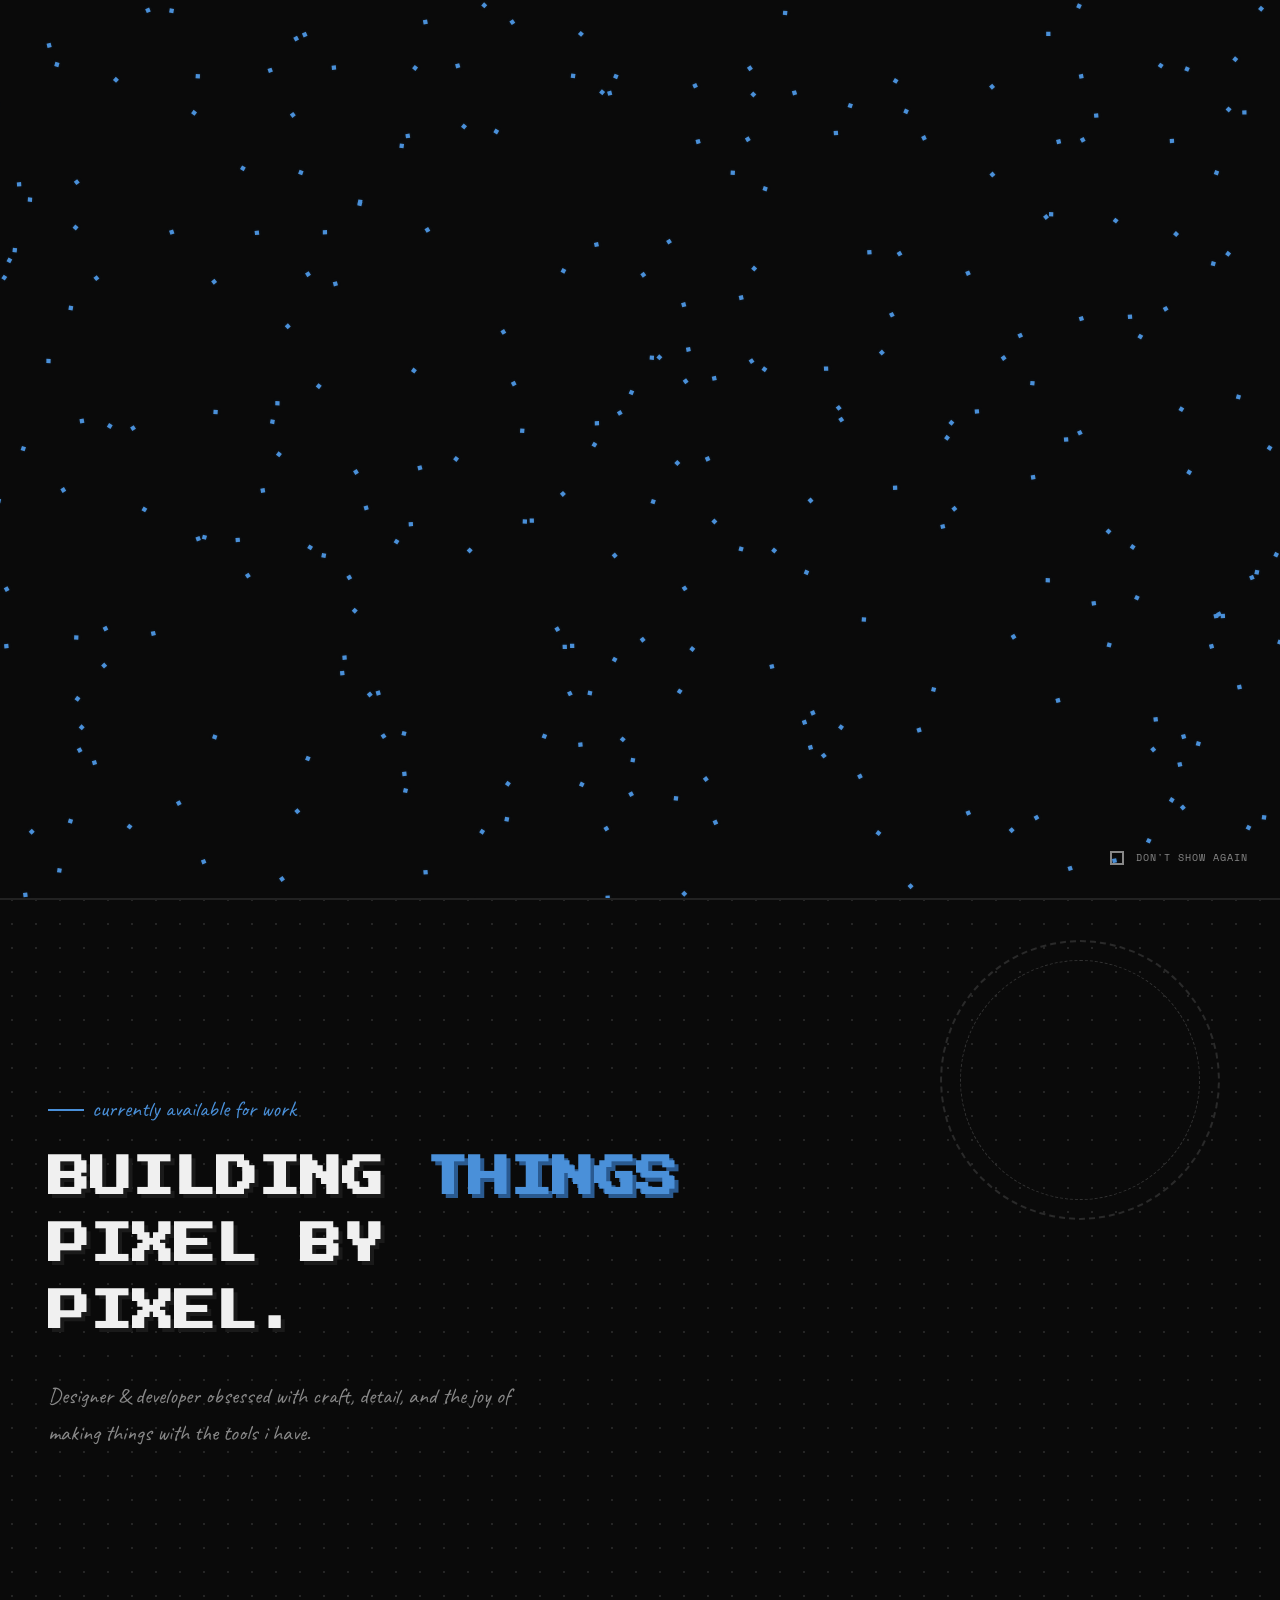
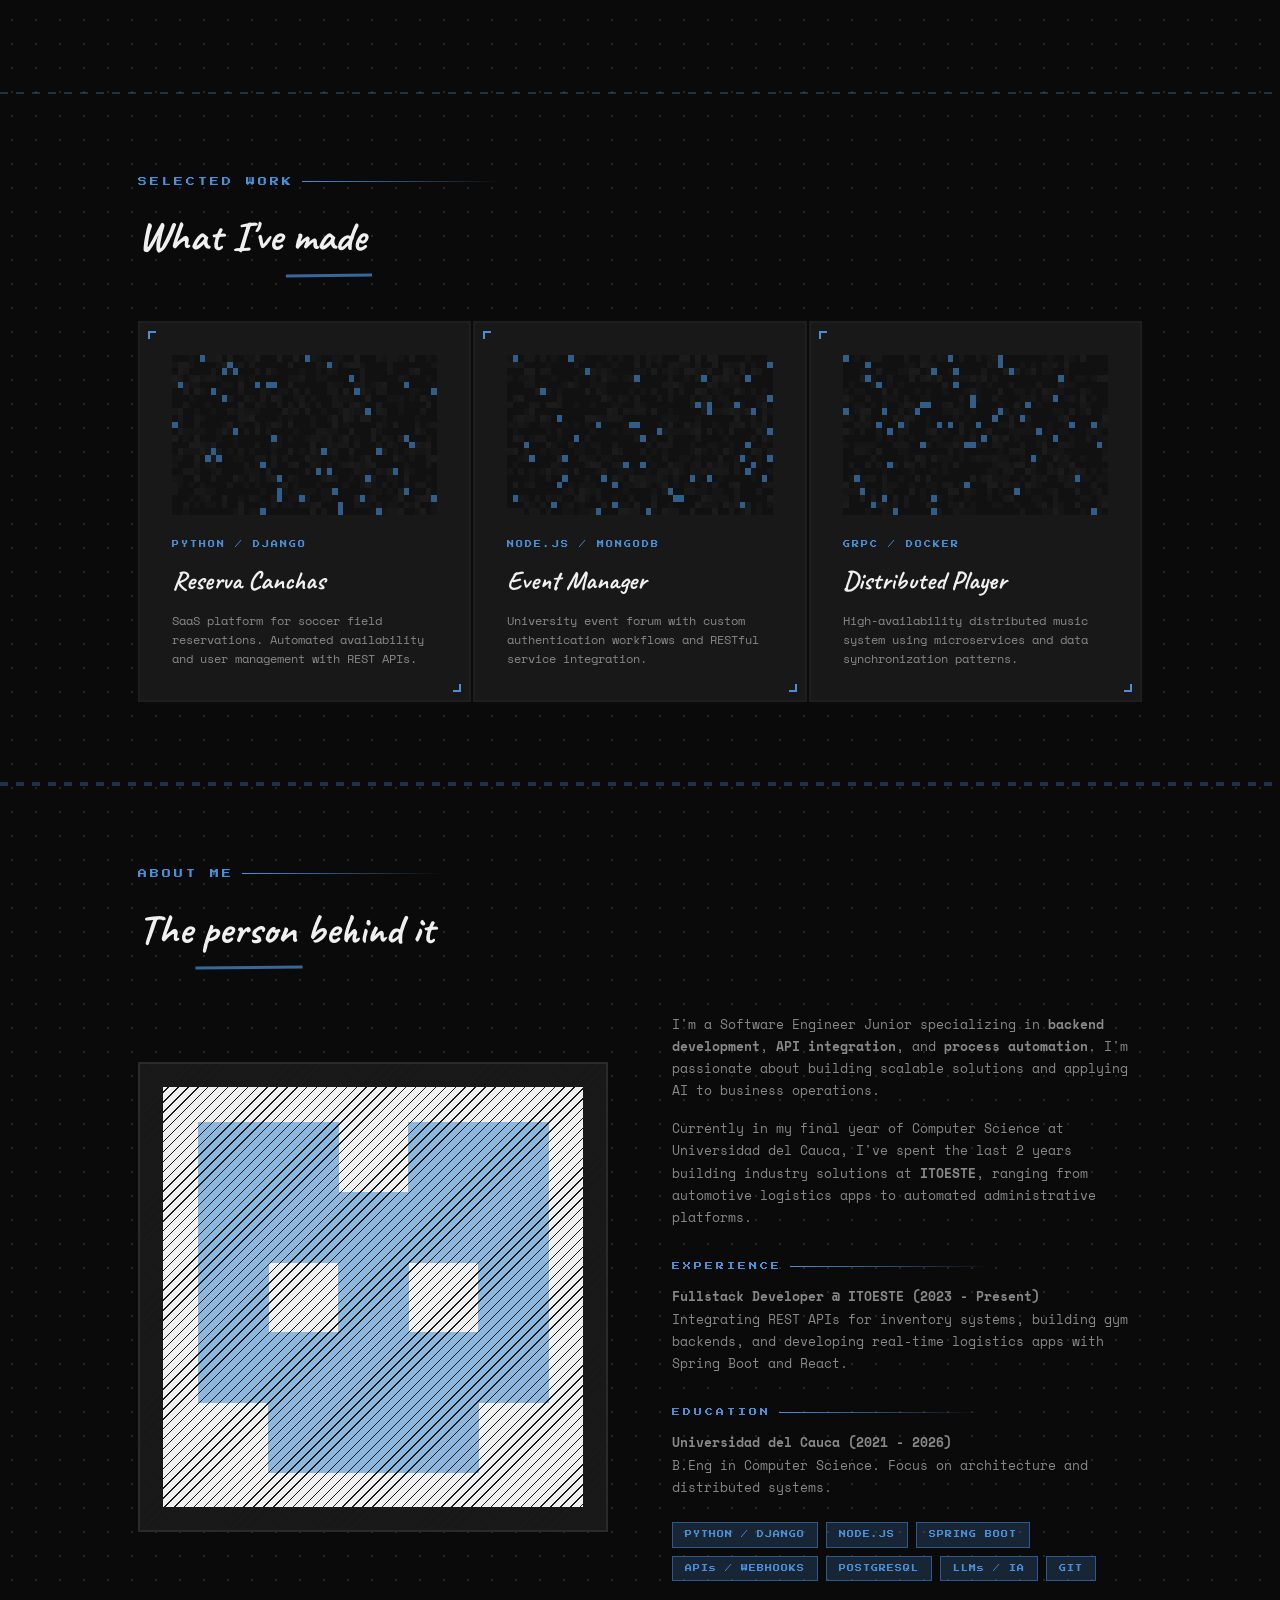
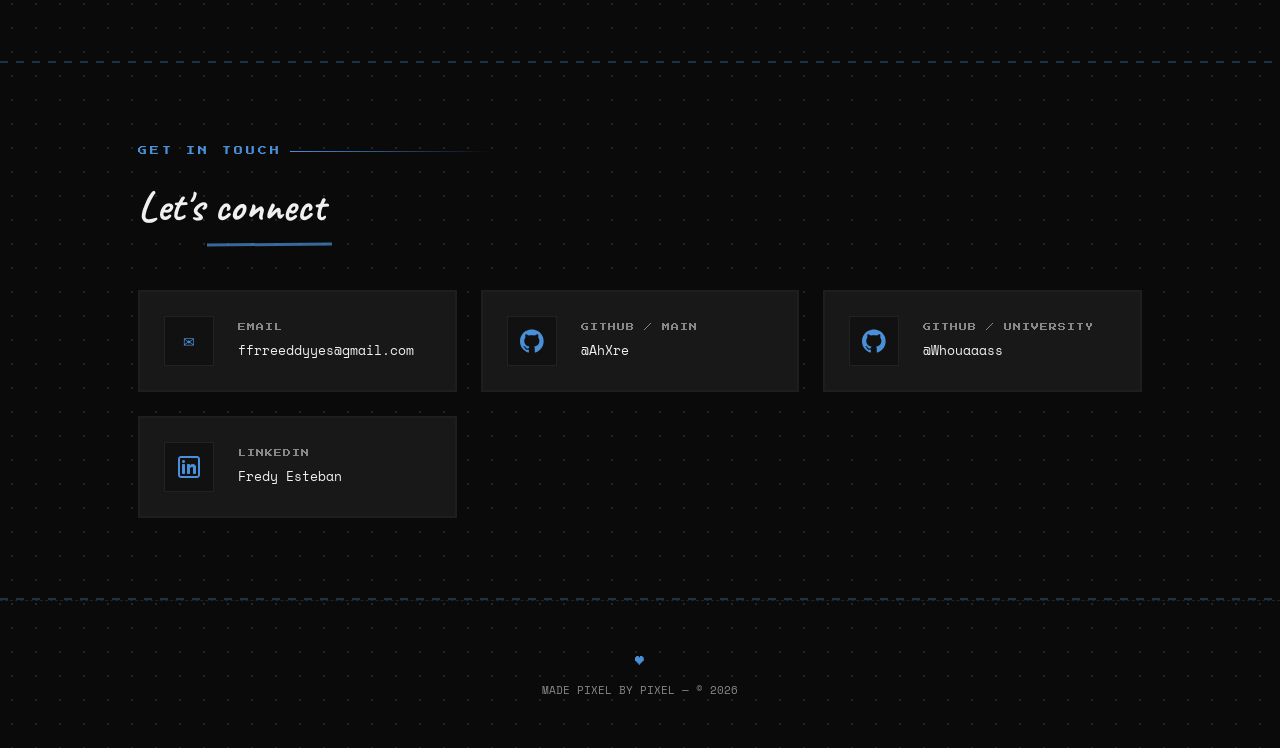
==== index.html @ 75dd4a4e "feat: add contact and rename main files to index" ====
<!DOCTYPE html>
<html lang="en">
<head>
<meta charset="UTF-8">
<meta name="viewport" content="width=device-width, initial-scale=1.0">
<title>Portfolio — Style Guide</title>
<link href="https://fonts.googleapis.com/css2?family=Press+Start+2P&family=Caveat:wght@400;700&family=Space+Mono:wght@400;700&display=swap" rel="stylesheet">
<link rel="stylesheet" href="index.css">
</head>

<body class="no-scroll">

<!-- ─── ENTRY ANIMATION OVERLAY ──────────── -->
<div id="entry-overlay">
  <div id="name-reveal">Fredy Esteban</div>
  <div id="pixel-grid-container">
    <div id="pixel-grid"></div>
  </div>
  <div id="overlay-btns" class="btn-group reveal-btns">
    <a href="#work" class="btn btn-primary">▶ See my work</a>
    <a href="#contact" class="btn btn-outline">→ Get in touch</a>
  </div>
  <div id="entry-hint">
    <span class="hint-icon">↖</span>
    <span>Move your mouse or touch to reveal</span>
  </div>
  <div class="skip-container">
    <label class="skip-label">
      <input type="checkbox" id="skip-animation-check">
      <span class="custom-checkbox"></span>
      Don't show again
    </label>
  </div>
</div>

<!-- ─── NAV ─────────────────────────────── -->
<nav>
  <div class="logo">[ FREDY.DEV ]</div>
  <ul class="nav-links">
    <li><a href="#work">work</a></li>
    <li><a href="#about">about</a></li>
    <li><a href="#contact">contact</a></li>
  </ul>
  <button id="menu-toggle" aria-label="Toggle menu">
    <span class="bar"></span>
    <span class="bar"></span>
    <span class="bar"></span>
  </button>
</nav>

<!-- ─── HERO ─────────────────────────────── -->
<div class="hero">
  <div class="eyebrow">currently available for work</div>
  <h1>BUILDING <span>THINGS</span><br>PIXEL BY<br>PIXEL.</h1>
  <p class="hero-sub">Designer & developer obsessed with craft, detail, and the joy of making things with the tools i have.</p>
</div>

<div class="divider"></div>

<!-- ─── WORK ──────────────────────────────── -->
<section id="work">
  <div class="section-label">selected work</div>
  <h2>What I've <span class="sketch-underline">made</span></h2>

  <div class="work-grid">
    <div class="work-card" onclick="window.open('https://github.com/cuybyter-alt/CanchaAppWeb', '_blank')">
      <div class="card-img">
        <canvas id="c1" width="48" height="24"></canvas>
      </div>
      <div class="card-tag">PYTHON / DJANGO</div>
      <div class="card-title">Reserva Canchas</div>
      <p class="card-desc">SaaS platform for soccer field reservations. Automated availability and user management with REST APIs.</p>
    </div>

    <div class="work-card" onclick="window.open('https://github.com/maxskaink/EventManager', '_blank')">
      <div class="card-img">
        <canvas id="c2" width="48" height="24"></canvas>
      </div>
      <div class="card-tag">NODE.JS / MONGODB</div>
      <div class="card-title">Event Manager</div>
      <p class="card-desc">University event forum with custom authentication workflows and RESTful service integration.</p>
    </div>
    <div class="work-card" onclick="window.open('https://github.com/Whouaaass/lsd_requerimiento_2', '_blank')">
      <div class="card-img">
        <canvas id="c3" width="48" height="24"></canvas>
      </div>
      <div class="card-tag">gRPC / DOCKER</div>
      <div class="card-title">Distributed Player</div>
      <p class="card-desc">High-availability distributed music system using microservices and data synchronization patterns.</p>
    </div>
  </div>
</section>

<div class="divider"></div>

<!-- ─── STYLE GUIDE ──────────────────────── -->
<section class="hidden">
  <div class="section-label">style guide</div>
  <h2>The Design <span class="sketch-underline">System</span></h2>

  <div class="guide-grid">
    <!-- Colors -->
    <div class="guide-block">
      <div class="guide-title">// COLOR PALETTE</div>
      <div class="swatch-row">
        <div>
          <div class="swatch" style="background:#0a0a0a;border:2px solid #2a2a2a;"></div>
          <div class="swatch-label">BLACK<br>#0a0a0a</div>
        </div>
        <div>
          <div class="swatch" style="background:#181818;border:2px solid #2a2a2a;"></div>
          <div class="swatch-label">PANEL<br>#181818</div>
        </div>
        <div>
          <div class="swatch" style="background:#f0f0f0;"></div>
          <div class="swatch-label">WHITE<br>#f0f0f0</div>
        </div>
        <div>
          <div class="swatch" style="background:#4a90d9;"></div>
          <div class="swatch-label">BAY<br>#4a90d9</div>
        </div>
        <div>
          <div class="swatch" style="background:#2a5a90;"></div>
          <div class="swatch-label">DIM<br>#2a5a90</div>
        </div>
      </div>
    </div>

    <!-- Typography -->
    <div class="guide-block">
      <div class="guide-title">// TYPOGRAPHY</div>

      <div class="type-specimen">
        <div class="type-meta">Press Start 2P — headings, UI labels</div>
        <div style="font-family:'Press Start 2P',monospace;font-size:14px;color:var(--white);">HELLO WORLD</div>
      </div>
      <div class="type-specimen">
        <div class="type-meta">Caveat — display text, sketch feel</div>
        <div style="font-family:'Caveat',cursive;font-size:30px;font-weight:700;color:var(--white);">Hello World</div>
      </div>
      <div class="type-specimen">
        <div class="type-meta">Space Mono — body, code, UI</div>
        <div style="font-family:'Space Mono',monospace;font-size:13px;color:var(--white);">Hello World — 0123456789</div>
      </div>
    </div>

    <!-- Buttons -->
    <div class="guide-block">
      <div class="guide-title">// COMPONENTS — BUTTONS</div>
      <div style="display:flex;flex-direction:column;gap:1rem;align-items:flex-start;">
        <a href="#" class="btn btn-primary">▶ Primary Action</a>
        <a href="#" class="btn btn-outline">→ Secondary</a>
      </div>
    </div>

    <!-- Effects -->
    <div class="guide-block">
      <div class="guide-title">// EFFECTS & TEXTURE</div>
      <div style="display:flex;flex-direction:column;gap:1rem;">
        <div style="padding:1rem;background:var(--panel);border:2px solid #2a2a2a;position:relative;">
          <div style="position:absolute;top:6px;left:6px;width:6px;height:6px;border-top:2px solid var(--bay-blue);border-left:2px solid var(--bay-blue);"></div>
          <div style="position:absolute;bottom:6px;right:6px;width:6px;height:6px;border-bottom:2px solid var(--bay-blue);border-right:2px solid var(--bay-blue);"></div>
          <span style="font-size:12px;color:var(--muted);">Pixel corner card</span>
        </div>
        <div style="padding:1rem;background:var(--bay-glow);border:2px solid var(--bay-blue);box-shadow:0 0 18px var(--bay-glow);">
          <span style="font-size:12px;color:var(--bay-blue);font-family:'Press Start 2P',monospace;font-size:8px;">BLUE LIGHT PANEL</span>
        </div>
        <div style="height:2px;background:repeating-linear-gradient(90deg,var(--bay-blue) 0px,var(--bay-blue) 8px,transparent 8px,transparent 16px);"></div>
        <div style="font-family:'Caveat',cursive;font-size:18px;color:var(--muted);">— dashed rules, hatch fills, rough edges</div>
      </div>
    </div>
  </div>

  <!-- Skills tags demo -->
  <div class="guide-title" style="margin-top:1rem;">// TAGS & LABELS</div>
  <div class="skill-list">
    <span class="skill-pill">REACT</span>
    <span class="skill-pill">CANVAS</span>
    <span class="skill-pill">THREE.JS</span>
    <span class="skill-pill">CSS</span>
    <span class="skill-pill">MOTION</span>
    <span class="skill-pill">FIGMA</span>
  </div>
</section>

<div class="divider"></div>

<!-- ─── ABOUT ──────────────────────────────── -->
<section id="about">
  <div class="section-label">about me</div>
  <h2>The <span class="sketch-underline">person</span> behind it</h2>

  <div class="about-wrap">
    <div class="sketch-avatar">
        <img src="assets/person-image.png" alt="person-image" />
    </div>
    <div class="about-text">
      <p>I'm a Software Engineer Junior specializing in <strong>backend development</strong>, <strong>API integration</strong>, and <strong>process automation</strong>. I'm passionate about building scalable solutions and applying AI to business operations.</p>
      
      <p>Currently in my final year of Computer Science at Universidad del Cauca, I've spent the last 2 years building industry solutions at <strong>ITOESTE</strong>, ranging from automotive logistics apps to automated administrative platforms.</p>

      <div class="section-label" style="margin-top:2rem; font-size: 8px;">Experience</div>
      <p><strong>Fullstack Developer @ ITOESTE (2023 - Present)</strong><br>
      Integrating REST APIs for inventory systems, building gym backends, and developing real-time logistics apps with Spring Boot and React.</p>

      <div class="section-label" style="margin-top:2rem; font-size: 8px;">Education</div>
      <p><strong>Universidad del Cauca (2021 - 2026)</strong><br>
      B.Eng in Computer Science. Focus on architecture and distributed systems.</p>

      <div class="skill-list">
        <span class="skill-pill">PYTHON / DJANGO</span>
        <span class="skill-pill">NODE.JS</span>
        <span class="skill-pill">SPRING BOOT</span>
        <span class="skill-pill">APIs / WEBHOOKS</span>
        <span class="skill-pill">POSTGRESQL</span>
        <span class="skill-pill">LLMs / IA</span>
        <span class="skill-pill">GIT</span>
      </div>
    </div>
  </div>
</section>

<div class="divider"></div>

<!-- ─── CONTACT ─────────────────────────────── -->
<section id="contact">
  <div class="section-label">get in touch</div>
  <h2>Let's <span class="sketch-underline">connect</span></h2>

  <div class="contact-grid">
    <a href="mailto:ffrreeddyyes@gmail.com" class="contact-card">
      <div class="contact-icon">✉</div>
      <div class="contact-info">
        <div class="contact-type">EMAIL</div>
        <div class="contact-value">ffrreeddyyes@gmail.com</div>
      </div>
    </a>

    <a href="https://github.com/AhXre" target="_blank" class="contact-card">
      <div class="contact-icon">
        <svg viewBox="0 -0.5 25 25" xmlns="http://www.w3.org/2000/svg" fill="currentColor"><path d="m12.301 0h.093c2.242 0 4.34.613 6.137 1.68l-.055-.031c1.871 1.094 3.386 2.609 4.449 4.422l.031.058c1.04 1.769 1.654 3.896 1.654 6.166 0 5.406-3.483 10-8.327 11.658l-.087.026c-.063.02-.135.031-.209.031-.162 0-.312-.054-.433-.144l.002.001c-.128-.115-.208-.281-.208-.466 0-.005 0-.01 0-.014v.001q0-.048.008-1.226t.008-2.154c.007-.075.011-.161.011-.249 0-.792-.323-1.508-.844-2.025.618-.061 1.176-.163 1.718-.305l-.076.017c.573-.16 1.073-.373 1.537-.642l-.031.017c.508-.28.938-.636 1.292-1.058l.006-.007c.372-.476.663-1.036.84-1.645l.009-.035c.209-.683.329-1.468.329-2.281 0-.045 0-.091-.001-.136v.007c0-.022.001-.047.001-.072 0-1.248-.482-2.383-1.269-3.23l.003.003c.168-.44.265-.948.265-1.479 0-.649-.145-1.263-.404-1.814l.011.026c-.115-.022-.246-.035-.381-.035-.334 0-.649.078-.929.216l.012-.005c-.568.21-1.054.448-1.512.726l.038-.022-.609.384c-.922-.264-1.981-.416-3.075-.416s-2.153.152-3.157.436l.081-.02q-.256-.176-.681-.433c-.373-.214-.814-.421-1.272-.595l-.066-.022c-.293-.154-.64-.244-1.009-.244-.124 0-.246.01-.364.03l.013-.002c-.248.524-.393 1.139-.393 1.788 0 .531.097 1.04.275 1.509l-.01-.029c-.785.844-1.266 1.979-1.266 3.227 0 .025 0 .051.001.076v-.004c-.001.039-.001.084-.001.13 0 .809.12 1.591.344 2.327l-.015-.057c.189.643.476 1.202.85 1.693l-.009-.013c.354.435.782.793 1.267 1.062l.022.011c.432.252.933.465 1.46.614l.046.011c.466.125 1.024.227 1.595.284l.046.004c-.431.428-.718 1-.784 1.638l-.001.012c-.207.101-.448.183-.699.236l-.021.004c-.256.051-.549.08-.85.08-.022 0-.044 0-.066 0h.003c-.394-.008-.756-.136-1.055-.348l.006.004c-.371-.259-.671-.595-.881-.986l-.007-.015c-.198-.336-.459-.614-.768-.827l-.009-.006c-.225-.169-.49-.301-.776-.38l-.016-.004-.32-.048c-.023-.002-.05-.003-.077-.003-.14 0-.273.028-.394.077l.007-.003q-.128.072-.08.184c.039.086.087.16.145.225l-.001-.001c.061.072.13.135.205.19l.003.002.112.08c.283.148.516.354.693.603l.004.006c.191.237.359.505.494.792l.01.024.16.368c.135.402.38.738.7.981l.005.004c.3.234.662.402 1.057.478l.016.002c.33.064.714.104 1.106.112h.007c.045.002.097.002.15.002.261 0 .517-.021.767-.062l-.027.004.368-.064q0 .609.008 1.418t.008.873v.014c0 .185-.08.351-.208.466h-.001c-.119.089-.268.143-.431.143-.075 0-.147-.011-.214-.032l.005.001c-4.929-1.689-8.409-6.283-8.409-11.69 0-2.268.612-4.393 1.681-6.219l-.032.058c1.094-1.871 2.609-3.386 4.422-4.449l.058-.031c1.739-1.034 3.835-1.645 6.073-1.645h.098-.005zm-7.64 17.666q.048-.112-.112-.192-.16-.048-.208.032-.048.112.112.192.144.096.208-.032zm.497.545q.112-.08-.032-.256-.16-.144-.256-.048-.112.08.032.256.159.157.256.047zm.48.72q.144-.112 0-.304-.128-.208-.272-.096-.144.08 0 .288t.272.112zm.672.673q.128-.128-.064-.304-.192-.192-.32-.048-.144.128.064.304.192.192.32.044zm.913.4q.048-.176-.208-.256-.24-.064-.304.112t.208.24q.24.097.304-.096zm1.009.08q0-.208-.272-.176-.256 0-.256.176 0 .208.272.176.256.001.256-.175zm.929-.16q-.032-.176-.288-.144-.256.048-.224.24t.288.128.225-.224z"/></svg>
      </div>
      <div class="contact-info">
        <div class="contact-type">GITHUB / MAIN</div>
        <div class="contact-value">@AhXre</div>
      </div>
    </a>

    <a href="https://github.com/Whouaaass" target="_blank" class="contact-card">
      <div class="contact-icon">
        <svg viewBox="0 -0.5 25 25" xmlns="http://www.w3.org/2000/svg" fill="currentColor"><path d="m12.301 0h.093c2.242 0 4.34.613 6.137 1.68l-.055-.031c1.871 1.094 3.386 2.609 4.449 4.422l.031.058c1.04 1.769 1.654 3.896 1.654 6.166 0 5.406-3.483 10-8.327 11.658l-.087.026c-.063.02-.135.031-.209.031-.162 0-.312-.054-.433-.144l.002.001c-.128-.115-.208-.281-.208-.466 0-.005 0-.01 0-.014v.001q0-.048.008-1.226t.008-2.154c.007-.075.011-.161.011-.249 0-.792-.323-1.508-.844-2.025.618-.061 1.176-.163 1.718-.305l-.076.017c.573-.16 1.073-.373 1.537-.642l-.031.017c.508-.28.938-.636 1.292-1.058l.006-.007c.372-.476.663-1.036.84-1.645l.009-.035c.209-.683.329-1.468.329-2.281 0-.045 0-.091-.001-.136v.007c0-.022.001-.047.001-.072 0-1.248-.482-2.383-1.269-3.23l.003.003c.168-.44.265-.948.265-1.479 0-.649-.145-1.263-.404-1.814l.011.026c-.115-.022-.246-.035-.381-.035-.334 0-.649.078-.929.216l.012-.005c-.568.21-1.054.448-1.512.726l.038-.022-.609.384c-.922-.264-1.981-.416-3.075-.416s-2.153.152-3.157.436l.081-.02q-.256-.176-.681-.433c-.373-.214-.814-.421-1.272-.595l-.066-.022c-.293-.154-.64-.244-1.009-.244-.124 0-.246.01-.364.03l.013-.002c-.248.524-.393 1.139-.393 1.788 0 .531.097 1.04.275 1.509l-.01-.029c-.785.844-1.266 1.979-1.266 3.227 0 .025 0 .051.001.076v-.004c-.001.039-.001.084-.001.13 0 .809.12 1.591.344 2.327l-.015-.057c.189.643.476 1.202.85 1.693l-.009-.013c.354.435.782.793 1.267 1.062l.022.011c.432.252.933.465 1.46.614l.046.011c.466.125 1.024.227 1.595.284l.046.004c-.431.428-.718 1-.784 1.638l-.001.012c-.207.101-.448.183-.699.236l-.021.004c-.256.051-.549.08-.85.08-.022 0-.044 0-.066 0h.003c-.394-.008-.756-.136-1.055-.348l.006.004c-.371-.259-.671-.595-.881-.986l-.007-.015c-.198-.336-.459-.614-.768-.827l-.009-.006c-.225-.169-.49-.301-.776-.38l-.016-.004-.32-.048c-.023-.002-.05-.003-.077-.003-.14 0-.273.028-.394.077l.007-.003q-.128.072-.08.184c.039.086.087.16.145.225l-.001-.001c.061.072.13.135.205.19l.003.002.112.08c.283.148.516.354.693.603l.004.006c.191.237.359.505.494.792l.01.024.16.368c.135.402.38.738.7.981l.005.004c.3.234.662.402 1.057.478l.016.002c.33.064.714.104 1.106.112h.007c.045.002.097.002.15.002.261 0 .517-.021.767-.062l-.027.004.368-.064q0 .609.008 1.418t.008.873v.014c0 .185-.08.351-.208.466h-.001c-.119.089-.268.143-.431.143-.075 0-.147-.011-.214-.032l.005.001c-4.929-1.689-8.409-6.283-8.409-11.69 0-2.268.612-4.393 1.681-6.219l-.032.058c1.094-1.871 2.609-3.386 4.422-4.449l.058-.031c1.739-1.034 3.835-1.645 6.073-1.645h.098-.005zm-7.64 17.666q.048-.112-.112-.192-.16-.048-.208.032-.048.112.112.192.144.096.208-.032zm.497.545q.112-.08-.032-.256-.16-.144-.256-.048-.112.08.032.256.159.157.256.047zm.48.72q.144-.112 0-.304-.128-.208-.272-.096-.144.08 0 .288t.272.112zm.672.673q.128-.128-.064-.304-.192-.192-.32-.048-.144.128.064.304.192.192.32.044zm.913.4q.048-.176-.208-.256-.24-.064-.304.112t.208.24q.24.097.304-.096zm1.009.08q0-.208-.272-.176-.256 0-.256.176 0 .208.272.176.256.001.256-.175zm.929-.16q-.032-.176-.288-.144-.256.048-.224.24t.288.128.225-.224z"/></svg>
      </div>
      <div class="contact-info">
        <div class="contact-type">GITHUB / UNIVERSITY</div>
        <div class="contact-value">@Whouaaass</div>
      </div>
    </a>

    <a href="https://www.linkedin.com/in/fredy-y/" target="_blank" class="contact-card">
      <div class="contact-icon">
        <svg viewBox="0 0 24 24" fill="none" xmlns="http://www.w3.org/2000/svg"><path d="M6.5 8C7.32843 8 8 7.32843 8 6.5C8 5.67157 7.32843 5 6.5 5C5.67157 5 5 5.67157 5 6.5C5 7.32843 5.67157 8 6.5 8Z" fill="currentColor"/><path d="M5 10C5 9.44772 5.44772 9 6 9H7C7.55228 9 8 9.44771 8 10V18C8 18.5523 7.55228 19 7 19H6C5.44772 19 5 18.5523 5 18V10Z" fill="currentColor"/><path d="M11 19H12C12.5523 19 13 18.5523 13 18V13.5C13 12 16 11 16 13V18.0004C16 18.5527 16.4477 19 17 19H18C18.5523 19 19 18.5523 19 18V12C19 10 17.5 9 15.5 9C13.5 9 13 10.5 13 10.5V10C13 9.44771 12.5523 9 12 9H11C10.4477 9 10 9.44772 10 10V18C10 18.5523 10.4477 19 11 19Z" fill="currentColor"/><path fill-rule="evenodd" clip-rule="evenodd" d="M20 1C21.6569 1 23 2.34315 23 4V20C23 21.6569 21.6569 23 20 23H4C2.34315 23 1 21.6569 1 20V4C1 2.34315 2.34315 1 4 1H20ZM20 3C20.5523 3 21 3.44772 21 4V20C21 20.5523 20.5523 21 20 21H4C3.44772 21 3 20.5523 3 20V4C3 3.44772 3.44772 3 4 3H20Z" fill="currentColor"/></svg>
      </div>
      <div class="contact-info">
        <div class="contact-type">LINKEDIN</div>
        <div class="contact-value">Fredy Esteban</div>
      </div>
    </a>
  </div>
</section>

<div class="divider"></div>

<!-- ─── FOOTER ────────────────────────────── -->
<footer>
  <div class="pixel-heart">♥</div>
  <p>MADE PIXEL BY PIXEL — © 2026</p>
</footer>

<!-- ─── CANVAS PIXEL ART FILLS & ENTRY ANIM ───────────── -->
<script src="scripts/opening-animation.js"></script>

</body>
</html>
---- index.css ----
/* ─── DESIGN TOKENS ─────────────────────────────────── */
:root {
  --black: #0a0a0a;
  --off-black: #111111;
  --panel: #181818;
  --white: #f0f0f0;
  --muted: #888;
  --bay-blue: #4a90d9;
  --bay-glow: #4a90d933;
  --bay-dim: #2a5a90;
  --grid-color: #1e1e1e;
  --pixel: 2px;
}

/*  utilities */

.hidden {
  display: none;
}

.no-scroll {
  overflow: hidden;
}

/* ─── RESET ─────────────────────────────────────────── */
*,
*::before,
*::after {
  box-sizing: border-box;
  margin: 0;
  padding: 0;
}

/* ─── BODY ───────────────────────────────────────────── */
body {
  background-color: var(--black);
  color: var(--white);
  font-family: "Space Mono", monospace;
  font-size: 14px;
  line-height: 1.7;
  min-height: 100vh;
  /* Dot-grid background — sketch paper feel */
  background-image: radial-gradient(circle, #252525 1px, transparent 1px);
  background-size: 24px 24px;
  overflow-x: hidden;
}

/* ─── PIXEL BORDER UTILITY ──────────────────────────── */
/* Hand-drawn pixel border via box-shadow stacking */
.px-border {
  box-shadow:
    -2px 0 0 0 var(--white),
    2px 0 0 0 var(--white),
    0 -2px 0 0 var(--white),
    0 2px 0 0 var(--white),
    -2px -2px 0 0 var(--black),
    2px -2px 0 0 var(--black),
    -2px 2px 0 0 var(--black),
    2px 2px 0 0 var(--black);
}

.px-border-blue {
  box-shadow:
    -2px 0 0 0 var(--bay-blue),
    2px 0 0 0 var(--bay-blue),
    0 -2px 0 0 var(--bay-blue),
    0 2px 0 0 var(--bay-blue),
    -2px -2px 0 0 var(--black),
    2px -2px 0 0 var(--black),
    -2px 2px 0 0 var(--black),
    2px 2px 0 0 var(--black),
    0 0 24px 2px var(--bay-glow);
}

/* ─── PIXEL TEXT (display headings) ─────────────────── */
.font-pixel {
  font-family: "Press Start 2P", monospace;
}
.font-sketch {
  font-family: "Caveat", cursive;
}
.font-mono {
  font-family: "Space Mono", monospace;
}

/* ─── NAV ─────────────────────────────────────────────── */
nav {
  display: flex;
  align-items: center;
  justify-content: space-between;
  padding: 1.5rem 3rem;
  border-bottom: 2px solid #222;
  position: fixed;
  top: 0;
  left: 0;
  width: 100%;
  background: var(--black);
  z-index: 100;
  opacity: 0;
  transform: translateY(-100%);
  transition:
    opacity 1s ease,
    transform 1s ease;
}

nav.visible {
  opacity: 1;
  transform: translateY(0);
}

#menu-toggle {
  display: none;
}

.logo {
  font-family: "Press Start 2P", monospace;
  font-size: 11px;
  color: var(--bay-blue);
  letter-spacing: 2px;
  text-shadow: 2px 2px 0 var(--bay-dim);
  image-rendering: pixelated;
}

.nav-links {
  display: flex;
  gap: 2rem;
  list-style: none;
}

.nav-links a {
  color: var(--muted);
  text-decoration: none;
  font-family: "Space Mono", monospace;
  font-size: 12px;
  letter-spacing: 1px;
  text-transform: uppercase;
  transition: color 0.15s;
  position: relative;
}

.nav-links a::after {
  content: "";
  position: absolute;
  bottom: -4px;
  left: 0;
  width: 0;
  height: 2px;
  background: var(--bay-blue);
  transition: width 0.2s;
}

.nav-links a:hover {
  color: var(--white);
}
.nav-links a:hover::after {
  width: 100%;
}

/* ─── HERO ─────────────────────────────────────────────── */
.hero {
  min-height: 88vh;
  display: flex;
  flex-direction: column;
  justify-content: center;
  padding: 4rem 3rem;
  position: relative;
  overflow: hidden;
}

/* Sketch corner deco (SVG inline) */
.hero::before {
  content: "";
  position: absolute;
  top: 40px;
  right: 60px;
  width: 280px;
  height: 280px;
  border: 2px dashed #2a2a2a;
  border-radius: 50%;
  animation: spin 30s linear infinite;
}

.hero::after {
  content: "";
  position: absolute;
  top: 60px;
  right: 80px;
  width: 240px;
  height: 240px;
  border: 1px dashed #333;
  border-radius: 50%;
  animation: spin 20s linear infinite reverse;
}

@keyframes spin {
  to {
    transform: rotate(360deg);
  }
}

.eyebrow {
  font-family: "Caveat", cursive;
  font-size: 22px;
  color: var(--bay-blue);
  margin-bottom: 1rem;
  display: flex;
  align-items: center;
  gap: 12px;
}

.eyebrow::before {
  content: "";
  display: inline-block;
  width: 32px;
  height: 2px;
  background: var(--bay-blue);
  image-rendering: pixelated;
  box-shadow: 4px 0 0 var(--bay-blue);
}

h1 {
  font-family: "Press Start 2P", monospace;
  font-size: clamp(20px, 3.5vw, 42px);
  line-height: 1.6;
  color: var(--white);
  text-shadow: 4px 4px 0 #1a1a1a;
  max-width: 700px;
  margin-bottom: 2rem;
}

h1 span {
  color: var(--bay-blue);
  text-shadow: 4px 4px 0 var(--bay-dim);
}

.hero-sub {
  font-family: "Caveat", cursive;
  font-size: 22px;
  color: var(--muted);
  max-width: 480px;
  margin-bottom: 3rem;
}

/* ─── BUTTONS ─────────────────────────────────────────── */
.btn {
  display: inline-flex;
  align-items: center;
  gap: 10px;
  font-family: "Press Start 2P", monospace;
  font-size: 10px;
  padding: 14px 24px;
  text-decoration: none;
  cursor: pointer;
  border: none;
  transition:
    transform 0.1s,
    box-shadow 0.1s;
  image-rendering: pixelated;
  letter-spacing: 1px;
}

.btn:active {
  transform: translate(2px, 2px);
}

.btn-primary {
  background: var(--bay-blue);
  color: var(--black);
  box-shadow: 4px 4px 0 var(--bay-dim);
}

.btn-primary:hover {
  box-shadow: 6px 6px 0 var(--bay-dim);
  transform: translate(-1px, -1px);
}

.btn-outline {
  background: transparent;
  color: var(--white);
  box-shadow:
    4px 4px 0 #333,
    inset 0 0 0 2px var(--white);
}

.btn-outline:hover {
  color: var(--bay-blue);
  box-shadow:
    4px 4px 0 var(--bay-dim),
    inset 0 0 0 2px var(--bay-blue);
  transform: translate(-1px, -1px);
}

.btn-group {
  display: flex;
  gap: 1.5rem;
  flex-wrap: wrap;
}

/* ─── SECTION WRAPPER ─────────────────────────────────── */
section {
  padding: 5rem 3rem;
  max-width: 1100px;
  margin: 0 auto;
}

.section-label {
  font-family: "Press Start 2P", monospace;
  font-size: 9px;
  letter-spacing: 3px;
  color: var(--bay-blue);
  text-transform: uppercase;
  margin-bottom: 0.75rem;
  display: flex;
  align-items: center;
  gap: 8px;
}

.section-label::after {
  content: "";
  flex: 1;
  height: 1px;
  background: linear-gradient(90deg, var(--bay-blue), transparent);
  max-width: 200px;
}

h2 {
  font-family: "Caveat", cursive;
  font-size: 42px;
  font-weight: 700;
  margin-bottom: 3rem;
  color: var(--white);
}

/* ─── WORK GRID ───────────────────────────────────────── */
.work-grid {
  display: grid;
  grid-template-columns: repeat(auto-fill, minmax(300px, 1fr));
  gap: 2px;
}

.work-card {
  background: var(--panel);
  padding: 2rem;
  position: relative;
  cursor: pointer;
  transition: background 0.2s;
  border: 2px solid #1e1e1e;
}

.work-card:hover {
  background: #1c1c1c;
  border-color: var(--bay-blue);
  box-shadow: 0 0 20px var(--bay-glow);
}

/* Pixel corner decorations on cards */
.work-card::before,
.work-card::after {
  content: "";
  position: absolute;
  width: 8px;
  height: 8px;
  border-color: var(--bay-blue);
  border-style: solid;
}

.work-card::before {
  top: 8px;
  left: 8px;
  border-width: 2px 0 0 2px;
}

.work-card::after {
  bottom: 8px;
  right: 8px;
  border-width: 0 2px 2px 0;
}

/* Pixel image placeholder */
.card-img {
  width: 100%;
  height: 160px;
  background: var(--off-black);
  margin-bottom: 1.5rem;
  image-rendering: pixelated;
  position: relative;
  overflow: hidden;
  display: flex;
  align-items: center;
  justify-content: center;
}

/* Procedural pixel art pattern on hover */
.card-img canvas {
  position: absolute;
  top: 0;
  left: 0;
  width: 100%;
  height: 100%;
  image-rendering: pixelated;
  opacity: 0.6;
}

.card-tag {
  font-family: "Press Start 2P", monospace;
  font-size: 7px;
  color: var(--bay-blue);
  letter-spacing: 2px;
  text-transform: uppercase;
  margin-bottom: 0.5rem;
}

.card-title {
  font-family: "Caveat", cursive;
  font-size: 26px;
  font-weight: 700;
  margin-bottom: 0.5rem;
}

.card-desc {
  font-size: 12px;
  color: var(--muted);
  line-height: 1.6;
}

/* ─── STYLE GUIDE SECTION ────────────────────────────── */
.guide-grid {
  display: grid;
  grid-template-columns: 1fr 1fr;
  gap: 3rem;
  margin-bottom: 3rem;
}

.guide-block {
}

.guide-title {
  font-family: "Press Start 2P", monospace;
  font-size: 8px;
  color: var(--bay-blue);
  letter-spacing: 2px;
  margin-bottom: 1.5rem;
  padding-bottom: 0.5rem;
  border-bottom: 1px dashed #333;
}

/* Color swatches */
.swatch-row {
  display: flex;
  gap: 8px;
  flex-wrap: wrap;
  margin-bottom: 1rem;
}

.swatch {
  width: 56px;
  height: 56px;
  display: flex;
  flex-direction: column;
  align-items: center;
  justify-content: flex-end;
  padding-bottom: 4px;
  image-rendering: pixelated;
}

.swatch-label {
  font-family: "Press Start 2P", monospace;
  font-size: 6px;
  margin-top: 6px;
  color: var(--muted);
  text-align: center;
}

/* Type specimens */
.type-specimen {
  margin-bottom: 1.5rem;
}
.type-meta {
  font-size: 10px;
  color: var(--muted);
  font-family: "Space Mono", monospace;
  margin-bottom: 4px;
}

/* ─── ABOUT / CONTACT ────────────────────────────────── */
.about-wrap {
  display: grid;
  grid-template-columns: 1fr 1fr;
  gap: 4rem;
  align-items: center;
}

.sketch-avatar {
  aspect-ratio: 1;
  background: var(--panel);
  border: 2px solid #2a2a2a;
  display: flex;
  align-items: center;
  justify-content: center;
  font-family: "Caveat", cursive;
  font-size: 80px;
  position: relative;
  overflow: hidden;
}

/* Sketch hatch lines on avatar */
.sketch-avatar::before {
  content: "";
  position: absolute;
  inset: 0;
  background-image: repeating-linear-gradient(
    -45deg,
    transparent,
    transparent 6px,
    #1a1a1a 6px,
    #1a1a1a 7px
  );
}

.about-text p {
  color: var(--muted);
  margin-bottom: 1rem;
  font-size: 13px;
}

.skill-list {
  display: flex;
  flex-wrap: wrap;
  gap: 8px;
  margin-top: 1.5rem;
}

.skill-pill {
  font-family: "Press Start 2P", monospace;
  font-size: 7px;
  color: var(--bay-blue);
  border: 1px solid var(--bay-dim);
  padding: 6px 12px;
  background: var(--bay-glow);
  letter-spacing: 1px;
}

/* ─── CONTACT SECTION ───────────────────────────────── */
.contact-grid {
  display: grid;
  grid-template-columns: repeat(auto-fit, minmax(240px, 1fr));
  gap: 1.5rem;
  margin-top: 2rem;
}

.contact-card {
  background: var(--panel);
  border: 2px solid #1e1e1e;
  padding: 1.5rem;
  display: flex;
  align-items: center;
  gap: 1.5rem;
  text-decoration: none;
  transition: all 0.2s ease;
  position: relative;
}

.contact-card:hover {
  border-color: var(--bay-blue);
  background: #1c1c1c;
  transform: translateY(-4px);
  box-shadow: 0 4px 20px var(--bay-glow);
}

.contact-card::before {
  content: "";
  position: absolute;
  top: 6px;
  left: 6px;
  width: 6px;
  height: 6px;
  border-top: 2px solid var(--bay-blue);
  border-left: 2px solid var(--bay-blue);
  opacity: 0;
  transition: opacity 0.2s;
}

.contact-card:hover::before {
  opacity: 1;
}

.contact-icon {
  width: 50px;
  height: 50px;
  background: var(--off-black);
  display: flex;
  align-items: center;
  justify-content: center;
  font-family: "Press Start 2P", monospace;
  font-size: 14px;
  color: var(--bay-blue);
  border: 1px solid #222;
  flex-shrink: 0;
}

.contact-icon svg {
  width: 24px;
  height: 24px;
  display: block;
}

.contact-card:hover .contact-icon {
  border-color: var(--bay-blue);
  background: var(--bay-glow);
}

.contact-info {
  display: flex;
  flex-direction: column;
  gap: 4px;
}

.contact-type {
  font-family: "Press Start 2P", monospace;
  font-size: 8px;
  color: var(--muted);
  letter-spacing: 1px;
}

.contact-value {
  font-family: "Space Mono", monospace;
  font-size: 13px;
  color: var(--white);
  word-break: break-all;
}

.contact-card:hover .contact-type {
  color: var(--bay-blue);
}

/* ─── FOOTER ─────────────────────────────────────────── */
footer {
  text-align: center;
  padding: 3rem;
  border-top: 1px dashed #222;
}

footer .pixel-heart {
  display: inline-block;
  color: var(--bay-blue);
  font-family: "Press Start 2P", monospace;
  font-size: 10px;
  animation: pulse 1.5s steps(1) infinite;
}

@keyframes pulse {
  0%,
  100% {
    opacity: 1;
  }
  50% {
    opacity: 0;
  }
}

footer p {
  font-size: 11px;
  color: var(--muted);
  margin-top: 0.5rem;
  font-family: "Space Mono", monospace;
}

/* ─── DIVIDER ─────────────────────────────────────────── */
.divider {
  width: 100%;
  height: 2px;
  background: repeating-linear-gradient(
    90deg,
    var(--bay-blue) 0px,
    var(--bay-blue) 8px,
    transparent 8px,
    transparent 16px
  );
  opacity: 0.3;
  margin: 0;
}

/* ─── SKETCH UNDERLINE ─────────────────────────────── */
.sketch-underline {
  position: relative;
  display: inline-block;
}

.sketch-underline::after {
  content: "";
  position: absolute;
  bottom: -4px;
  left: -4px;
  right: -4px;
  height: 3px;
  background: var(--bay-blue);
  transform: rotate(-0.5deg) scaleX(1.05);
  opacity: 0.7;
}

/* ─── CURSOR ──────────────────────────────────────────── */
body {
  cursor: crosshair;
}
a,
button {
  cursor: crosshair;
}

/* ─── SCROLLBAR ───────────────────────────────────────── */
::-webkit-scrollbar {
  width: 6px;
}
::-webkit-scrollbar-track {
  background: var(--black);
}
::-webkit-scrollbar-thumb {
  background: var(--bay-dim);
}

/* ─── SELECTION ───────────────────────────────────────── */
::selection {
  background: var(--bay-blue);
  color: var(--black);
}

/* ─── RESPONSIVE ──────────────────────────────────────── */
@media (max-width: 700px) {
  nav {
    padding: 1rem 1.5rem;
  }

  #menu-toggle {
    display: flex;
    flex-direction: column;
    gap: 4px;
    background: transparent;
    border: none;
    cursor: pointer;
    z-index: 1001;
  }

  .bar {
    width: 20px;
    height: 3px;
    background: var(--bay-blue);
    image-rendering: pixelated;
  }

  .nav-links {
    position: fixed;
    top: 0;
    right: -100%;
    width: 70%;
    height: 100vh;
    background: var(--panel);
    flex-direction: column;
    justify-content: center;
    align-items: center;
    transition: right 0.3s cubic-bezier(0.4, 0, 0.2, 1);
    box-shadow: -4px 0 0 var(--bay-dim);
    z-index: 1000;
  }

  .nav-links.active {
    right: 0;
  }

  .nav-links li {
    margin: 1.5rem 0;
  }

  .hero {
    padding: 3rem 1.5rem;
  }
  section {
    padding: 3rem 1.5rem;
  }
  h1 {
    font-size: 18px;
  }
  .guide-grid,
  .about-wrap {
    grid-template-columns: 1fr;
  }
}

/* ─── ENTRY OVERLAY ──────────────────────────────────── */
#entry-overlay {
  position: relative;
  width: 100%;
  height: 100vh;
  background-color: var(--black);
  z-index: 10;
  display: flex;
  flex-direction: column;
  align-items: center;
  justify-content: center;
  overflow: hidden;
  border-bottom: 2px solid #222;
  transition: background-color 1.5s ease;
}

#entry-overlay.transparent-bg {
  background-color: transparent;
}

#name-reveal {
  font-family: "Caveat", cursive;
  font-size: 42px;
  color: var(--white);
  margin-bottom: 1.5rem;
  opacity: 0;
  transform: translateY(20px);
  transition:
    opacity 1s ease,
    transform 1s ease;
}

#name-reveal.visible {
  opacity: 1;
  transform: translateY(0);
}

.reveal-btns {
  margin-top: 3rem;
  opacity: 0;
  transform: translateY(20px);
  transition:
    opacity 1s ease 0.3s,
    transform 1s ease 0.3s;
  z-index: 20;
  flex-wrap: wrap;
  justify-content: center;
  padding: 0 1.5rem;
  width: 100%;
}

.reveal-btns.visible {
  opacity: 1;
  transform: translateY(0);
}

#pixel-grid {
  display: grid;
  gap: 1px;
}

#pixel-grid div {
  width: 5px;
  height: 5px;
}

/* ─── SKIP TOGGLE ──────────────────────────────────── */
.skip-container {
  position: absolute;
  bottom: 2rem;
  right: 2rem;
  z-index: 100;
}

.skip-label {
  display: flex;
  align-items: center;
  gap: 12px;
  font-family: "Space Mono", monospace;
  font-size: 10px;
  color: var(--muted);
  cursor: pointer;
  text-transform: uppercase;
  letter-spacing: 1px;
}

.skip-label input {
  display: none;
}

.custom-checkbox {
  width: 14px;
  height: 14px;
  border: 2px solid var(--muted);
  position: relative;
  transition: border-color 0.2s;
}

.skip-label:hover .custom-checkbox {
  border-color: var(--bay-blue);
}

.skip-label input:checked + .custom-checkbox {
  border-color: var(--bay-blue);
  background: var(--bay-blue);
}

.skip-label input:checked + .custom-checkbox::after {
  content: "✔";
  position: absolute;
  top: 50%;
  left: 50%;
  transform: translate(-50%, -50%);
  color: var(--black);
  font-size: 10px;
}

.pixel-cell {
  width: 5px;
  height: 5px;
  background-color: transparent;
}

.pixel-cell.active {
  background-color: var(--bay-blue);
  box-shadow: 0 0 4px var(--bay-glow);
  transition:
    transform 1.5s cubic-bezier(0.175, 0.885, 0.32, 1.275),
    opacity 0.5s ease;
}

#entry-hint {
  position: absolute;
  bottom: 10%;
  left: 50%;
  transform: translateX(-50%);
  font-family: "Space Mono", monospace;
  font-size: 12px;
  color: var(--muted);
  display: flex;
  align-items: center;
  gap: 12px;
  opacity: 0;
  transition: opacity 0.5s ease;
  pointer-events: none;
}

#entry-hint.visible {
  opacity: 1;
}

.hint-icon {
  font-family: "Press Start 2P", monospace;
  font-size: 10px;
  animation: bounce 1s infinite alternate;
}

@keyframes bounce {
  from {
    transform: translate(-2px, -2px);
  }
  to {
    transform: translate(2px, 2px);
  }
}
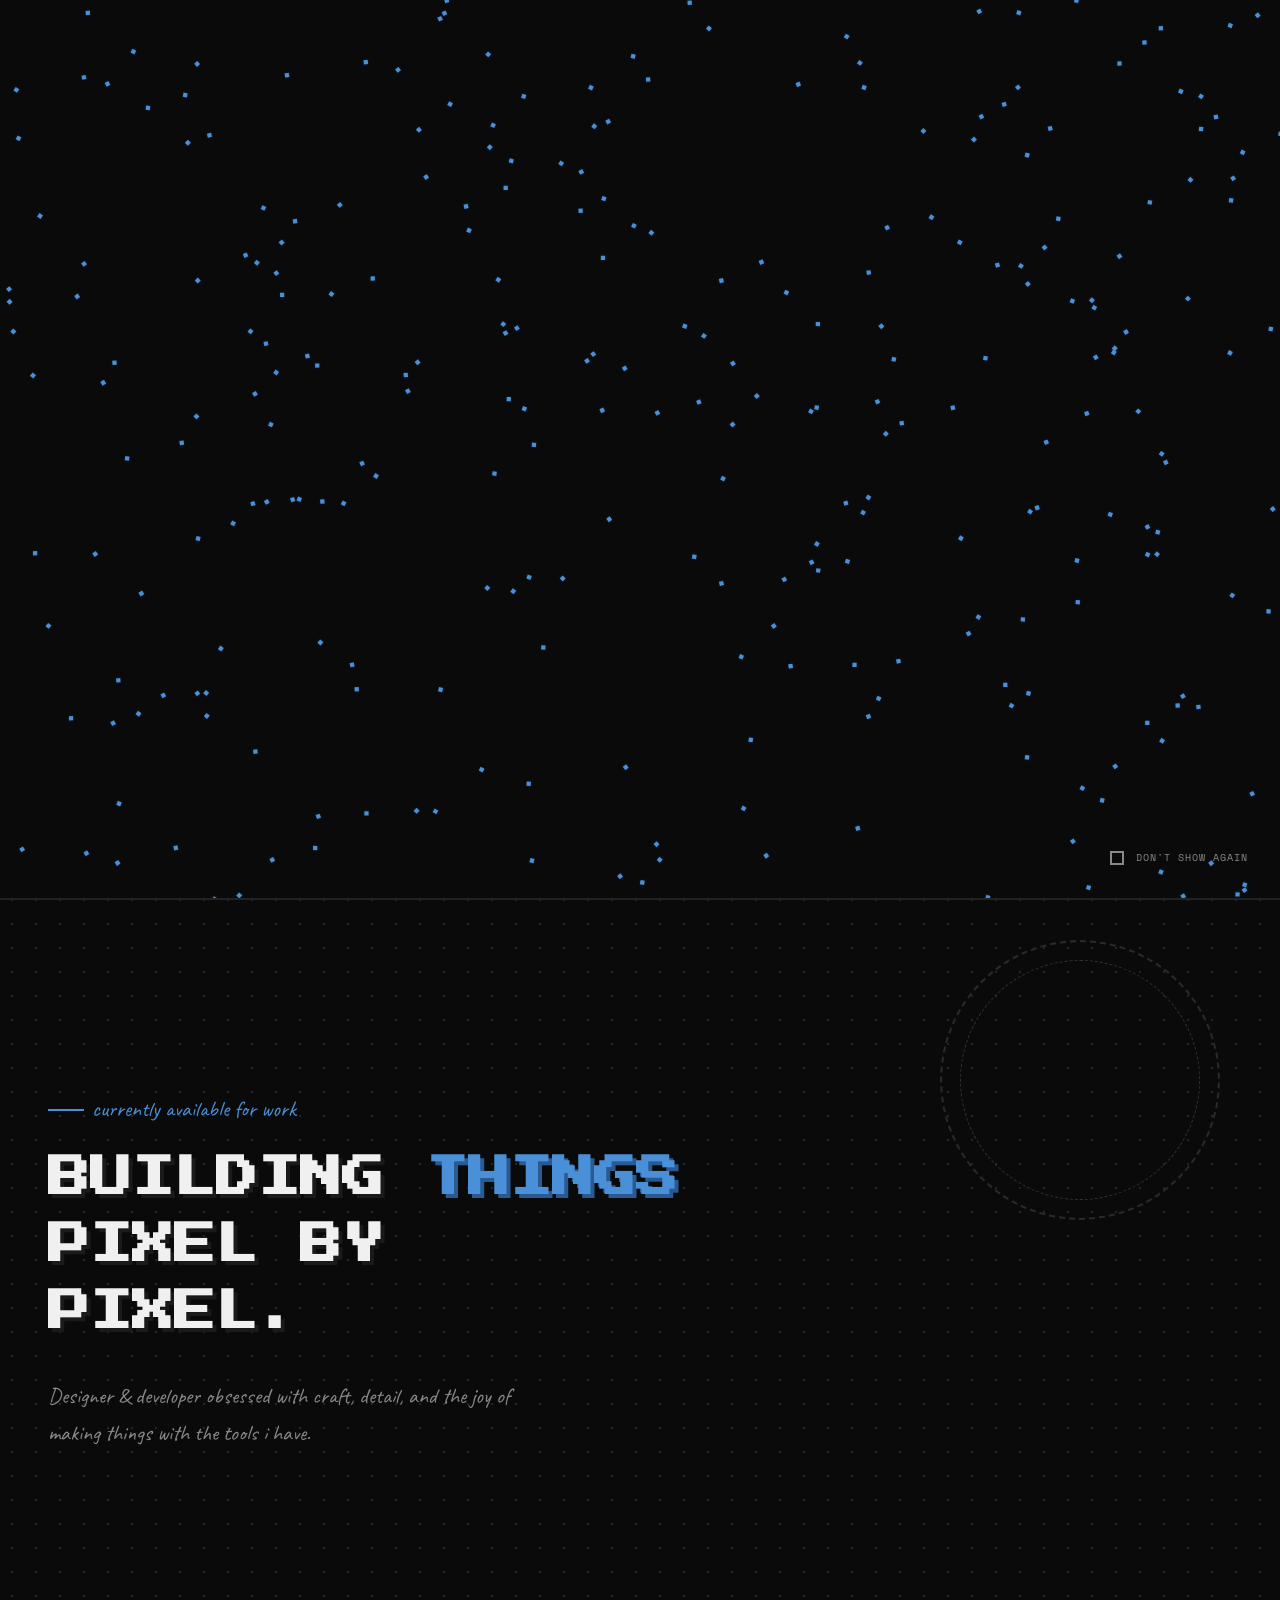
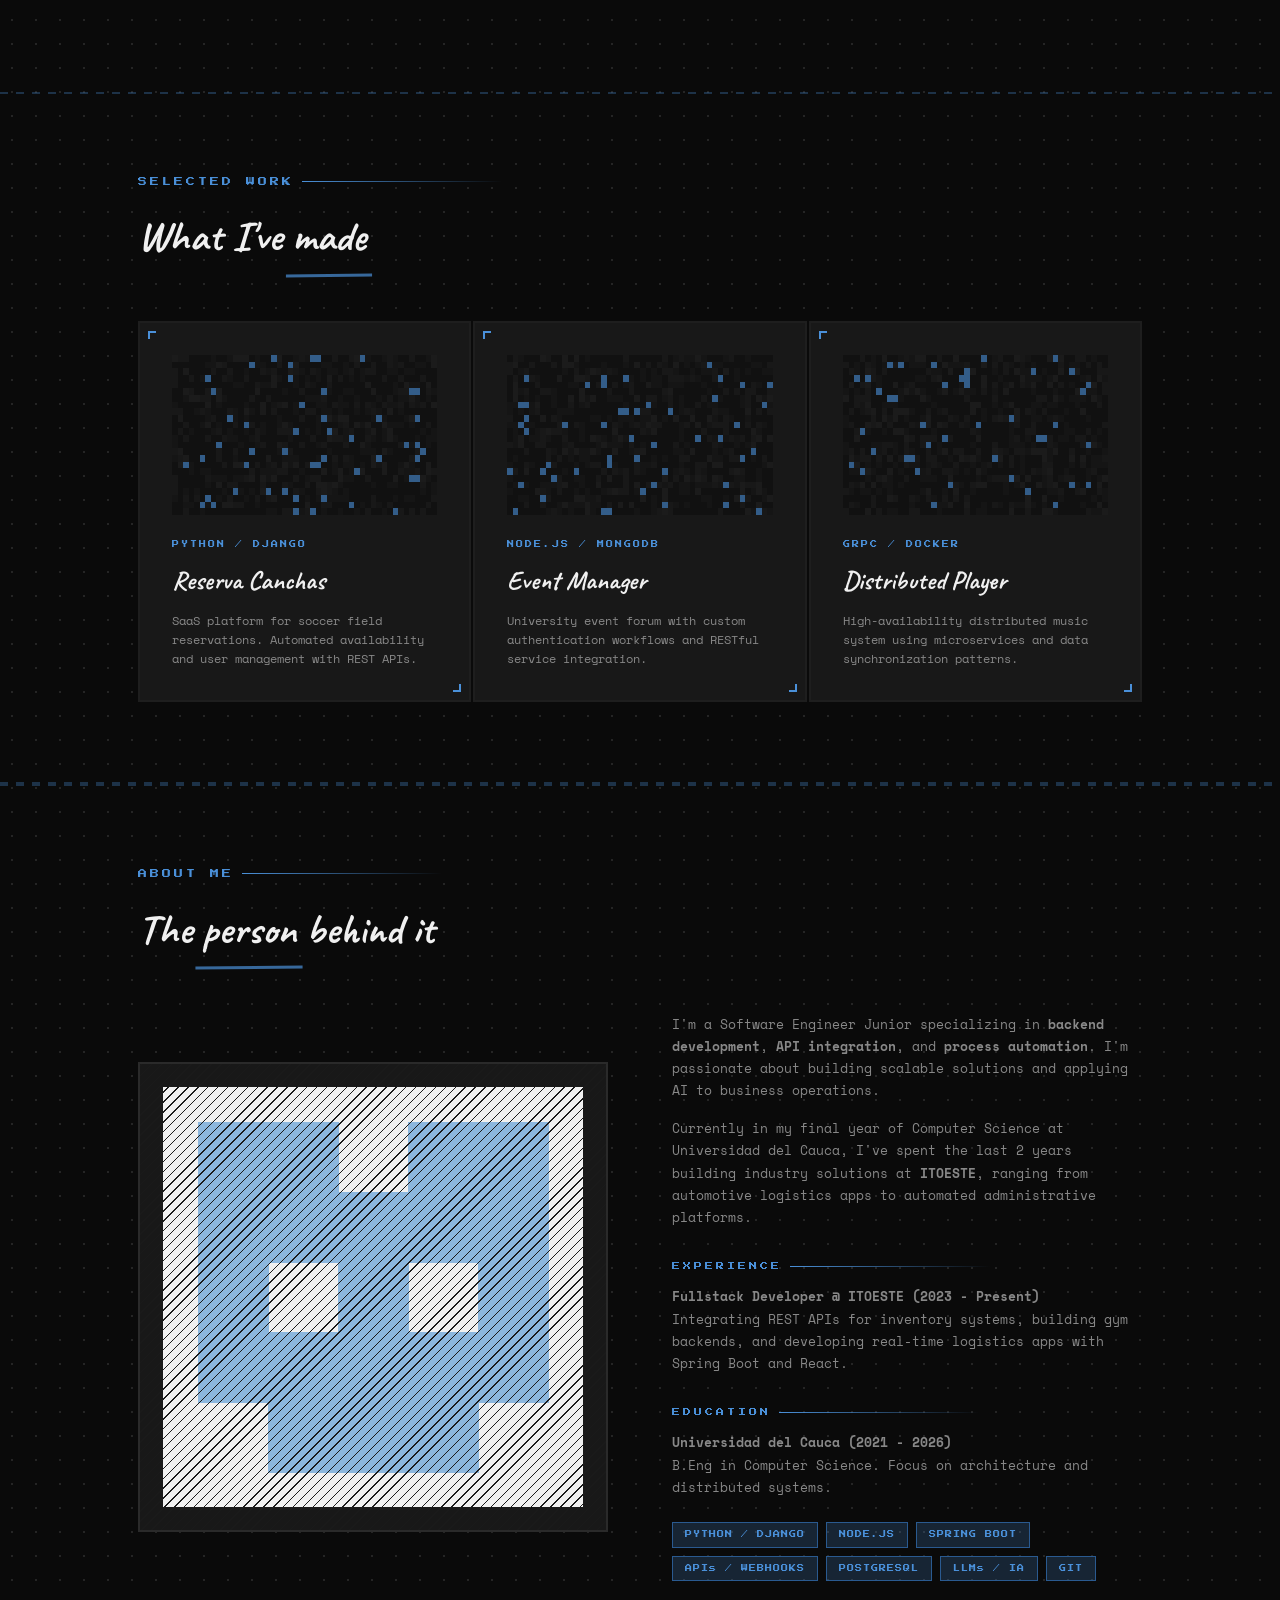
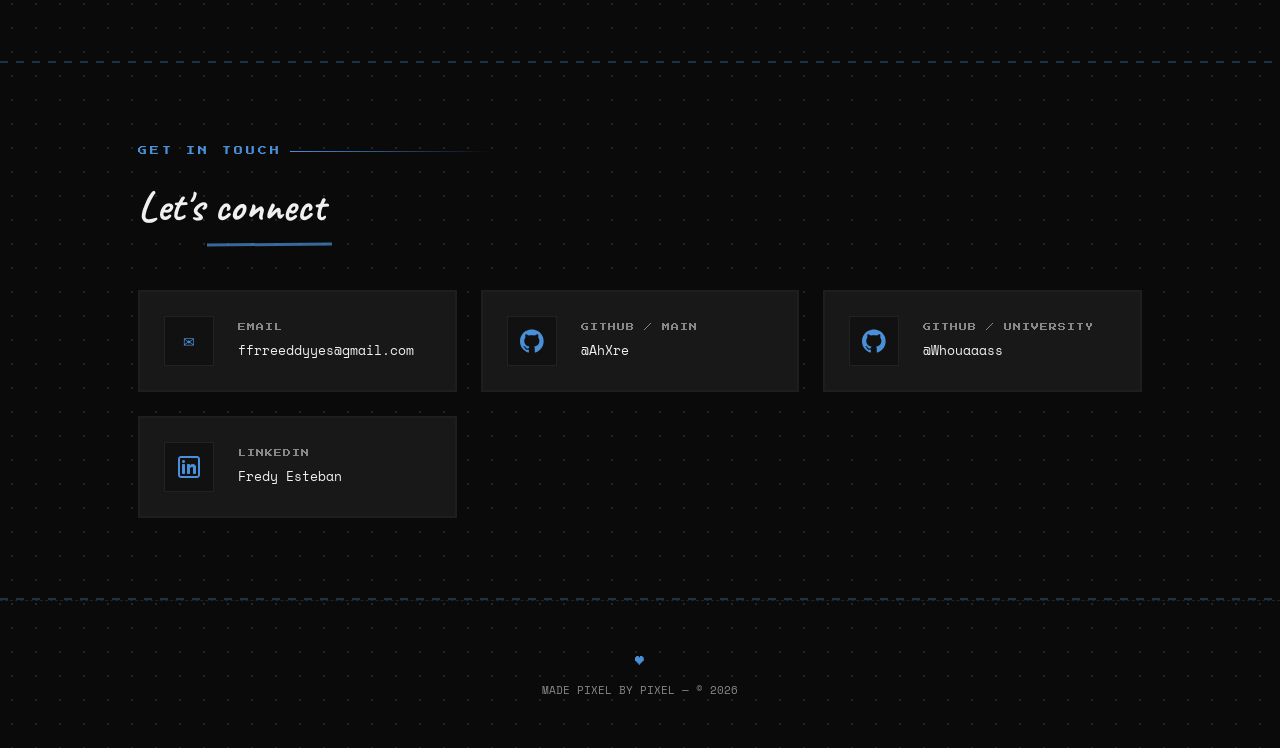
==== commit 76c17411: "change: title and favicon" ====
--- a/index.html
+++ b/index.html
@@ -3,7 +3,8 @@
 <head>
 <meta charset="UTF-8">
 <meta name="viewport" content="width=device-width, initial-scale=1.0">
-<title>Portfolio — Style Guide</title>
+<title>Portfolio — Frdy</title>
+<link rel="icon" href="favicon.png" type="image/png">
 <link href="https://fonts.googleapis.com/css2?family=Press+Start+2P&family=Caveat:wght@400;700&family=Space+Mono:wght@400;700&display=swap" rel="stylesheet">
 <link rel="stylesheet" href="index.css">
 </head>
